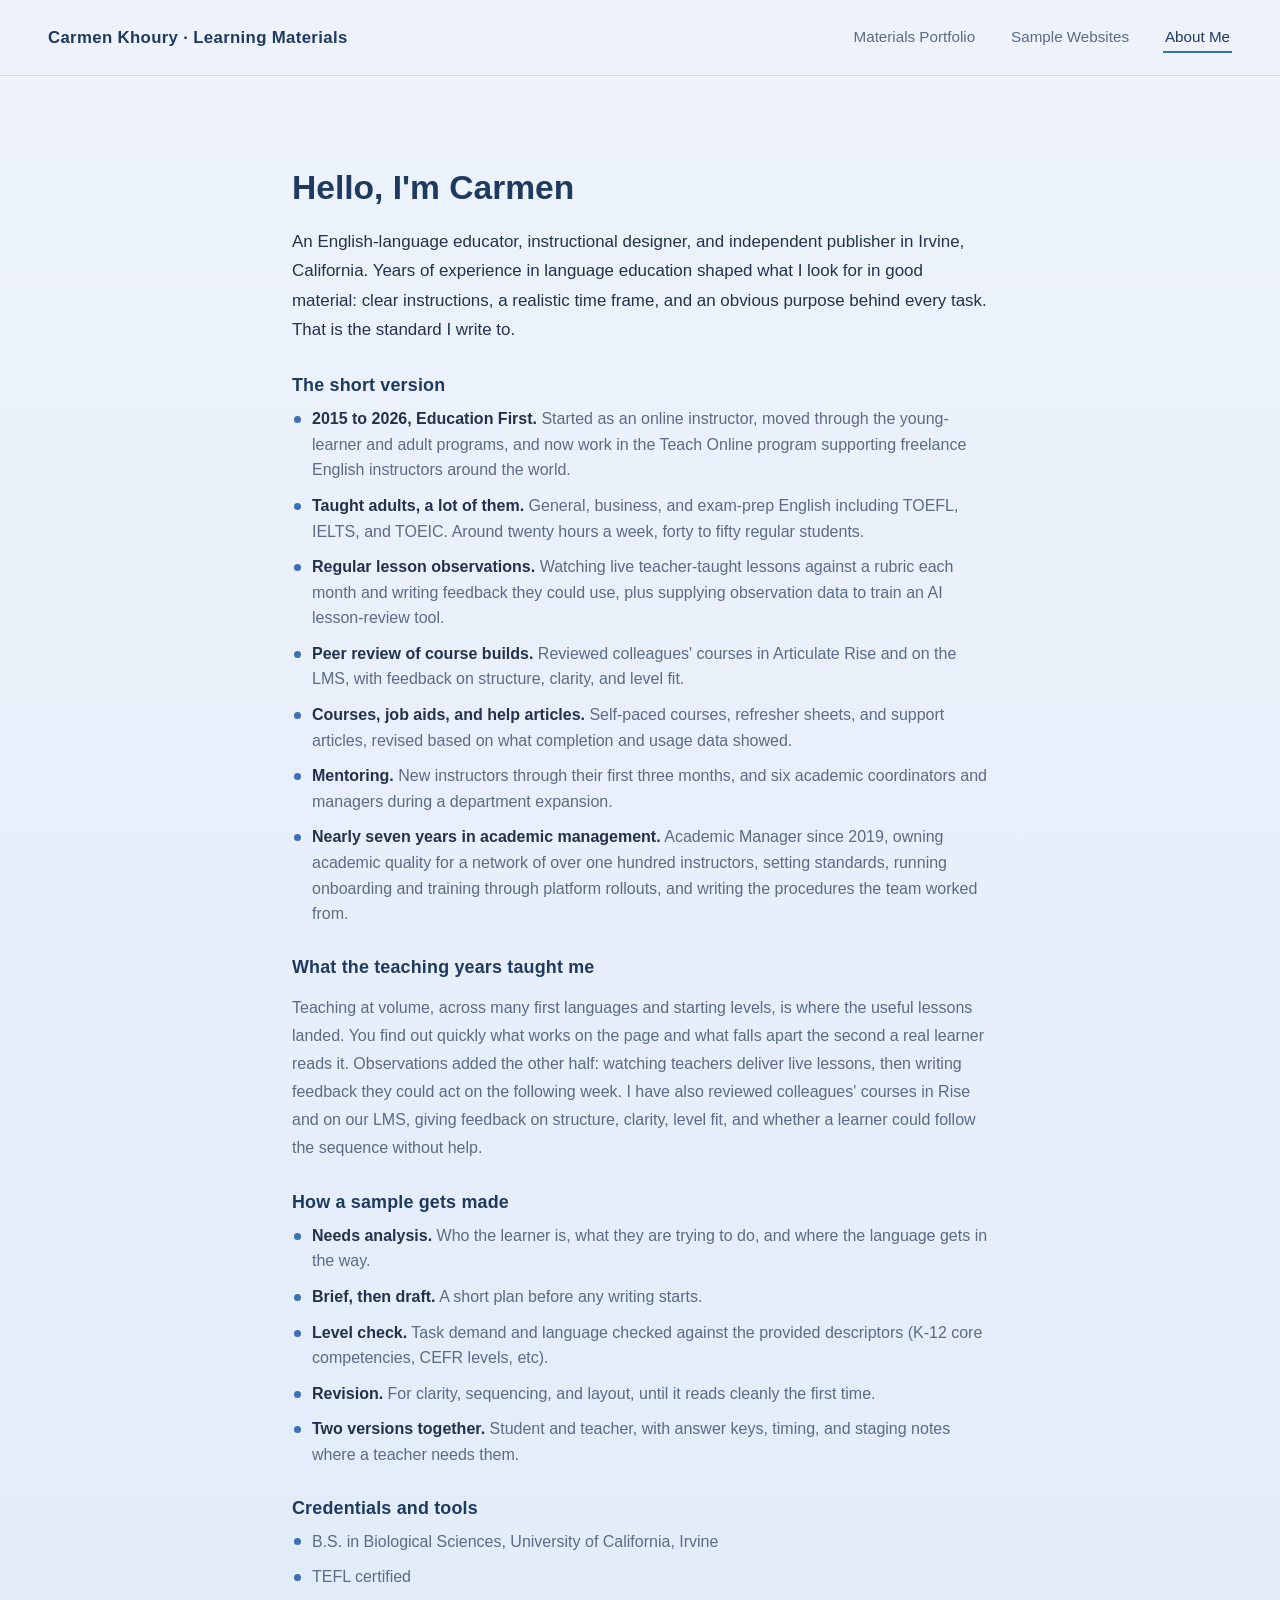
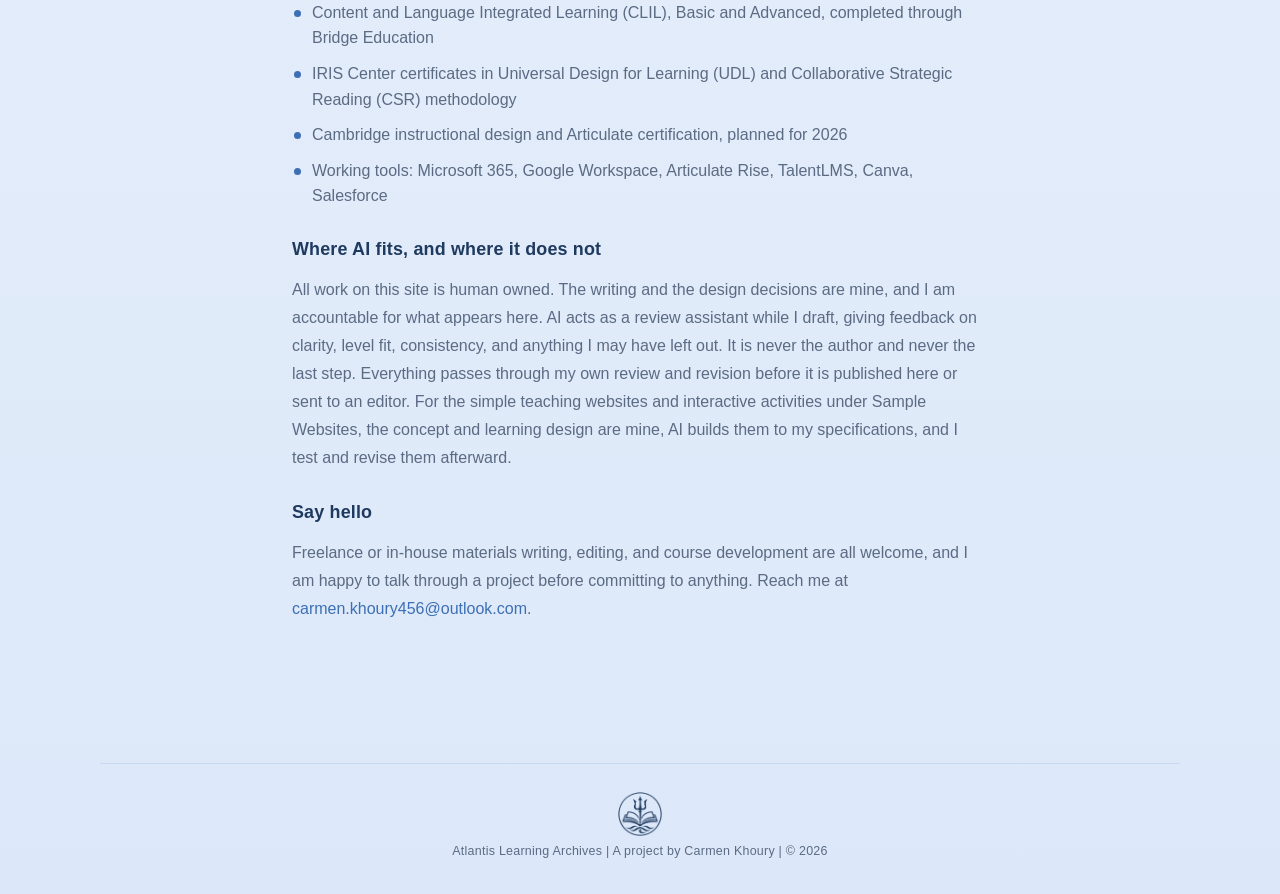
==== about.html @ 53714596 "Update contact email to carmen.khoury456@outlook.com" ====
<!DOCTYPE html>
<html lang="en">
<head>
<meta charset="UTF-8" />
<meta name="viewport" content="width=device-width, initial-scale=1.0" />
<title>About Me | Carmen Khoury</title>
<link rel="stylesheet" href="styles.css?v=3" />
</head>
<body>

<header class="site-header">
  <div class="brand">Carmen Khoury &middot; Learning Materials</div>
  <nav class="site-nav">
    <a href="index.html">Materials Portfolio</a>
    <a href="sample-websites.html">Sample Websites</a>
    <a href="about.html" class="active">About Me</a>
  </nav>
</header>

<div class="page-content">
  <h1>Hello, I'm Carmen</h1>

  <p class="lede">
    An English-language educator, instructional designer, and independent publisher in Irvine, California. Years of experience in
    language education shaped what I look for in good material: clear instructions, a realistic time frame, and an
    obvious purpose behind every task. That is the standard I write to.
  </p>

  <h2>The short version</h2>
  <ul class="facts">
    <li><strong>2015 to 2026, Education First.</strong> Started as an online instructor, moved through the
      young-learner and adult programs, and now work in the Teach Online program supporting freelance English
      instructors around the world.</li>
    <li><strong>Taught adults, a lot of them.</strong> General, business, and exam-prep English including TOEFL,
      IELTS, and TOEIC. Around twenty hours a week, forty to fifty regular students.</li>
    <li><strong>Regular lesson observations.</strong> Watching live teacher-taught lessons against a rubric each
      month and writing feedback they could use, plus supplying observation data to train an AI lesson-review
      tool.</li>
    <li><strong>Peer review of course builds.</strong> Reviewed colleagues' courses in Articulate Rise and on the
      LMS, with feedback on structure, clarity, and level fit.</li>
    <li><strong>Courses, job aids, and help articles.</strong> Self-paced courses, refresher sheets, and support
      articles, revised based on what completion and usage data showed.</li>
    <li><strong>Mentoring.</strong> New instructors through their first three months, and six academic
      coordinators and managers during a department expansion.</li>
    <li><strong>Nearly seven years in academic management.</strong> Academic Manager since 2019, owning academic
      quality for a network of over one hundred instructors, setting standards, running onboarding and training
      through platform rollouts, and writing the procedures the team worked from.</li>
  </ul>

  <h2>What the teaching years taught me</h2>
  <p>
    Teaching at volume, across many first languages and starting levels, is where the useful lessons landed. You
    find out quickly what works on the page and what falls apart the second a real learner reads it. Observations
    added the other half: watching teachers deliver live lessons, then writing feedback they could act on the
    following week. I have also reviewed colleagues' courses in Rise and on our LMS, giving feedback on structure,
    clarity, level fit, and whether a learner could follow the sequence without help.
  </p>

  <h2>How a sample gets made</h2>
  <ul class="facts">
    <li><strong>Needs analysis.</strong> Who the learner is, what they are trying to do, and where the language
      gets in the way.</li>
    <li><strong>Brief, then draft.</strong> A short plan before any writing starts.</li>
    <li><strong>Level check.</strong> Task demand and language checked against the provided descriptors (K-12 core competencies, CEFR levels, etc).</li>
    <li><strong>Revision.</strong> For clarity, sequencing, and layout, until it reads cleanly the first time.</li>
    <li><strong>Two versions together.</strong> Student and teacher, with answer keys, timing, and staging notes
      where a teacher needs them.</li>
  </ul>

  <h2>Credentials and tools</h2>
  <ul class="facts">
    <li>B.S. in Biological Sciences, University of California, Irvine</li>
    <li>TEFL certified</li>
    <li>Content and Language Integrated Learning (CLIL), Basic and Advanced, completed through Bridge
      Education</li>
    <li>IRIS Center certificates in Universal Design for Learning (UDL) and Collaborative Strategic Reading (CSR)
      methodology</li>
    <li>Cambridge instructional design and Articulate certification, planned for 2026</li>
    <li>Working tools: Microsoft 365, Google Workspace, Articulate Rise, TalentLMS, Canva, Salesforce</li>
  </ul>

  <h2>Where AI fits, and where it does not</h2>
  <p>
    All work on this site is human owned. The writing and the design decisions are mine, and I am accountable for
    what appears here. AI acts as a review assistant while I draft, giving feedback on clarity, level fit,
    consistency, and anything I may have left out. It is never the author and never the last step. Everything
    passes through my own review and revision before it is published here or sent to an editor. For the simple
    teaching websites and interactive activities under Sample Websites, the concept and learning design are mine,
    AI builds them to my specifications, and I test and revise them afterward.
  </p>

  <h2>Say hello</h2>
  <p>
    Freelance or in-house materials writing, editing, and course development are all welcome, and I am happy to
    talk through a project before committing to anything. Reach me at
    <a href="mailto:carmen.khoury456@outlook.com">carmen.khoury456@outlook.com</a>.
  </p>
</div>

<footer class="site-footer">
  <p class="atlantis-credit"><img src="assets/img/atlantis-insignia.png?v=2" alt="Atlantis Learning Archives insignia"><span>Atlantis Learning Archives | A project by Carmen Khoury | © 2026</span></p>
</footer>

</body>
</html>
---- styles.css ----
/* ================================
   Publishing Portfolio — Shared Styles
   Theme: Light Mystic Blue
================================ */

:root {
  --bg-top: #eef3fb;
  --bg-bottom: #dce8f9;
  --card-bg: #ffffff;
  --card-hover-bg: #dbe9fb;
  --accent: #3d6fb4;
  --accent-dark: #1f3a5f;
  --text-main: #23324a;
  --text-muted: #5b6b84;
  --border: #c7d9f0;
  --shadow: 0 6px 18px rgba(31, 58, 95, 0.08);
  --shadow-hover: 0 14px 30px rgba(31, 58, 95, 0.18);
  --radius: 14px;
}

* {
  box-sizing: border-box;
}

html, body {
  margin: 0;
  padding: 0;
  font-family: "Helvetica Neue", Arial, "Segoe UI", sans-serif;
  color: var(--text-main);
  background: linear-gradient(180deg, var(--bg-top) 0%, var(--bg-bottom) 100%);
  min-height: 100vh;
  scroll-behavior: smooth;
}

a {
  text-decoration: none;
  color: inherit;
}

/* ---------- Nav ---------- */
.site-header {
  position: sticky;
  top: 0;
  z-index: 100;
  display: flex;
  align-items: center;
  justify-content: space-between;
  padding: 22px 48px;
  background: rgba(238, 243, 251, 0.85);
  backdrop-filter: blur(8px);
  border-bottom: 1px solid var(--border);
}

.brand {
  font-size: 1.05rem;
  font-weight: 700;
  color: var(--accent-dark);
  letter-spacing: 0.02em;
}

.site-nav {
  display: flex;
  gap: 32px;
}

.site-nav a {
  font-size: 0.95rem;
  font-weight: 500;
  color: var(--text-muted);
  padding: 6px 2px;
  border-bottom: 2px solid transparent;
  transition: color 0.2s ease, border-color 0.2s ease;
}

.site-nav a:hover,
.site-nav a.active {
  color: var(--accent-dark);
  border-bottom-color: var(--accent);
}

/* ---------- Hero ---------- */
.hero {
  max-width: 860px;
  margin: 0 auto;
  padding: 72px 32px 40px;
  text-align: center;
}

.hero h1 {
  font-size: 2.4rem;
  line-height: 1.25;
  color: var(--accent-dark);
  margin-bottom: 18px;
}

.hero p {
  font-size: 1.05rem;
  color: var(--text-muted);
  line-height: 1.7;
}

/* ---------- Section ---------- */
.section-heading {
  max-width: 860px;
  margin: 0 auto;
  padding: 0 32px 28px;
  text-align: center;
}

.section-heading .eyebrow {
  font-size: 0.85rem;
  font-weight: 700;
  text-transform: uppercase;
  letter-spacing: 0.08em;
  color: var(--accent);
  margin-bottom: 8px;
  display: block;
}

.section-heading h2 {
  font-size: 1.8rem;
  color: var(--accent-dark);
  margin: 0;
}

/* ================================
   Project Tabs
================================ */
.project-tabs {
  display: flex;
  flex-wrap: wrap;
  justify-content: center;
  gap: 10px;
  max-width: 1200px;
  margin: 0 auto 36px;
  padding: 0 32px;
}

.tab-button {
  font-family: inherit;
  font-size: 0.88rem;
  font-weight: 600;
  color: var(--text-muted);
  background: var(--card-bg);
  border: 1px solid var(--border);
  border-radius: 999px;
  padding: 10px 20px;
  cursor: pointer;
  transition: background-color 0.2s ease, color 0.2s ease, border-color 0.2s ease, box-shadow 0.2s ease;
}

.tab-button:hover {
  border-color: var(--accent);
  color: var(--accent-dark);
  box-shadow: var(--shadow);
}

.tab-button.active {
  background: var(--accent);
  color: #ffffff;
  border-color: var(--accent);
  box-shadow: var(--shadow-hover);
}

/* ================================
   Panel Stage (one project at a time)
================================ */
.panel-stage {
  max-width: 900px;
  margin: 0 auto;
  padding: 0 32px 90px;
}

.project-panel {
  background: var(--card-bg);
  border: 1px solid var(--border);
  border-radius: var(--radius);
  box-shadow: var(--shadow);
  padding: 40px 44px 36px;
  flex-direction: column;
  animation: panel-fade-in 0.3s ease;
  display: none;
}

.project-panel.active {
  display: flex;
}

@keyframes panel-fade-in {
  from { opacity: 0; transform: translateY(6px); }
  to { opacity: 1; transform: translateY(0); }
}

@media (prefers-reduced-motion: reduce) {
  .project-panel { animation: none; }
}

.project-panel .tag {
  font-size: 0.75rem;
  font-weight: 700;
  text-transform: uppercase;
  letter-spacing: 0.06em;
  color: var(--accent);
  margin-bottom: 12px;
}

.project-panel h3 {
  font-size: 1.55rem;
  color: var(--accent-dark);
  margin: 0 0 16px;
  line-height: 1.3;
}

.project-panel .summary {
  font-size: 0.98rem;
  color: var(--text-muted);
  line-height: 1.65;
  margin-bottom: 20px;
}

.subheading {
  font-size: 0.85rem;
  font-weight: 700;
  text-transform: uppercase;
  letter-spacing: 0.05em;
  color: var(--accent-dark);
  border-bottom: 1px solid var(--border);
  padding-bottom: 6px;
  margin: 22px 0 10px;
}

.objectives-list,
.materials-list {
  margin: 0 0 6px;
  padding-left: 20px;
  font-size: 0.92rem;
  color: var(--text-muted);
  line-height: 1.6;
}

.objectives-list li,
.materials-list li {
  margin-bottom: 6px;
}

.cefr-note,
.design-rationale {
  font-size: 0.92rem;
  color: var(--text-muted);
  line-height: 1.6;
  background: var(--card-hover-bg);
  border-left: 3px solid var(--accent);
  padding: 12px 16px;
  border-radius: 8px;
  margin: 0 0 6px;
}

.design-rationale {
  background: transparent;
  border-left: 3px solid var(--border);
  font-style: italic;
}

.project-panel .editor-heading {
  font-size: 0.8rem;
  font-weight: 700;
  color: var(--text-main);
  margin: 22px 0 6px;
}

.project-panel ul {
  margin: 0 0 18px;
  padding-left: 18px;
  font-size: 0.88rem;
  color: var(--text-muted);
  line-height: 1.55;
}

.project-panel ul li {
  margin-bottom: 5px;
}

.skills-showcased {
  display: flex;
  flex-wrap: wrap;
  gap: 8px;
  margin: 6px 0 20px;
}

.skill-tag {
  display: inline-block;
  background: var(--accent-dark);
  color: #ffffff;
  font-size: 0.75rem;
  font-weight: 600;
  padding: 6px 14px;
  border-radius: 999px;
  white-space: nowrap;
}

.project-preview {
  width: 100%;
  max-width: 520px;
  height: auto;
  border-radius: var(--radius);
  border: 1px solid var(--border);
  box-shadow: var(--shadow);
  margin: 10px 0 20px;
  display: block;
}

.attribution-note {
  font-size: 0.78rem;
  color: var(--text-muted);
  line-height: 1.5;
  margin: 10px 0;
}

.file-specs {
  font-size: 0.82rem;
  font-weight: 600;
  color: var(--text-main);
  margin: 4px 0 18px;
}

.pdf-button {
  display: inline-block;
  text-align: center;
  background: var(--accent);
  color: #ffffff;
  font-size: 0.9rem;
  font-weight: 600;
  padding: 12px 22px;
  border-radius: 8px;
  transition: background-color 0.2s ease;
  margin-top: auto;
  align-self: flex-start;
}

.pdf-button:hover {
  background: var(--accent-dark);
}

/* ---------- Generic page content (About / Sample Websites) ---------- */
.page-content {
  max-width: 760px;
  margin: 0 auto;
  padding: 70px 32px 100px;
}

.page-content h1 {
  font-size: 2.1rem;
  color: var(--accent-dark);
  margin-bottom: 20px;
}

.page-content p {
  font-size: 1rem;
  color: var(--text-muted);
  line-height: 1.75;
  margin-bottom: 16px;
}

.site-card {
  background: var(--card-bg);
  border: 1px solid var(--border);
  border-radius: var(--radius);
  box-shadow: var(--shadow);
  padding: 22px 24px;
  margin-bottom: 18px;
  transition: transform 0.25s ease, background-color 0.25s ease, box-shadow 0.25s ease;
}

.site-card:hover {
  transform: translateY(-6px);
  background-color: var(--card-bg);
  border-color: var(--accent);
  box-shadow: var(--shadow-hover);
}

.site-card h3 {
  margin: 0 0 8px;
  color: var(--accent-dark);
}

.site-card p {
  margin: 0;
  font-size: 0.92rem;
}

.footer {
  text-align: center;
  padding: 30px;
  font-size: 0.8rem;
  color: var(--text-muted);
}

/* ---------- Responsive ---------- */
@media (max-width: 900px) {
  .project-tabs {
    justify-content: flex-start;
    overflow-x: auto;
    flex-wrap: nowrap;
    padding-bottom: 6px;
  }
  .tab-button {
    flex: 0 0 auto;
  }
  .panel-stage {
    padding: 0 20px 70px;
  }
  .project-panel {
    padding: 28px 22px 26px;
  }
  .site-header {
    padding: 18px 24px;
  }
  .site-nav {
    gap: 18px;
  }
}

/* ---------- About / inner page subheadings ---------- */
.page-content h2 {
  font-size: 1.12rem;
  color: var(--accent-dark);
  margin: 30px 0 8px;
  letter-spacing: 0.01em;
}

.page-content a {
  color: var(--accent);
}

/* ---------- About page lede and fact lists ---------- */
.page-content .lede {
  font-size: 1.06rem;
  color: var(--text-main);
  margin-bottom: 6px;
}

.page-content ul.facts {
  list-style: none;
  padding-left: 0;
  margin: 10px 0 4px;
}

.page-content ul.facts li {
  position: relative;
  padding-left: 20px;
  margin-bottom: 10px;
  color: var(--text-muted);
  line-height: 1.6;
}

.page-content ul.facts li::before {
  content: "";
  position: absolute;
  left: 2px;
  top: 0.62em;
  width: 7px;
  height: 7px;
  border-radius: 50%;
  background: var(--accent);
}

.page-content ul.facts li strong {
  color: var(--text-main);
}

/* ---------- Featured site card ---------- */
.site-card--feature { padding: 28px 32px 24px; }
.site-card .sc-kicker {
  display: inline-block; font-size: 0.72rem; font-weight: 700; letter-spacing: 0.08em;
  text-transform: uppercase; color: var(--accent); margin-bottom: 8px;
}
.site-card p.sc-lede { font-size: 0.98rem; margin: 0 0 20px; max-width: 68ch; }
.sc-phases {
  list-style: none; padding: 0; margin: 0 0 20px;
  display: grid; grid-template-columns: repeat(5, 1fr); gap: 8px; counter-reset: ph;
}
.sc-phases li {
  counter-increment: ph; background: var(--bg-top); border: 1px solid var(--border);
  border-radius: 10px; padding: 10px 12px; font-size: 0.8rem; color: var(--text-muted); line-height: 1.35;
}
.sc-phases li::before {
  content: counter(ph); display: inline-grid; place-items: center; width: 20px; height: 20px;
  border-radius: 50%; background: var(--card-bg); border: 1px solid var(--border);
  font-size: 0.7rem; font-weight: 700; color: var(--accent); margin-bottom: 6px;
}
.sc-phases li b { display: block; color: var(--accent-dark); font-size: 0.88rem; margin-bottom: 2px; }
.sc-points { list-style: none; padding: 0; margin: 0 0 24px; }
.sc-points li {
  position: relative; padding-left: 18px; margin-bottom: 8px;
  font-size: 0.92rem; color: var(--text-muted); line-height: 1.55;
}
.sc-points li::before {
  content: ""; position: absolute; left: 2px; top: 0.6em;
  width: 7px; height: 7px; border-radius: 2px; background: var(--accent);
}
.sc-points li b { color: var(--text-main); }
.sc-links {
  display: flex; justify-content: center; flex-wrap: wrap; gap: 12px;
  padding-top: 20px; border-top: 1px solid var(--border);
}
.page-content a.sc-btn {
  display: inline-flex; align-items: center; gap: 8px; padding: 10px 20px;
  border-radius: 999px; border: 1px solid var(--accent); font-size: 0.9rem; font-weight: 600;
  color: var(--accent); background: var(--card-bg);
  transition: background-color .2s ease, color .2s ease, transform .2s ease;
}
.page-content a.sc-btn:hover { background: var(--card-hover-bg); transform: translateY(-1px); }
.page-content a.sc-btn--primary { background: var(--accent); color: #fff; }
.page-content a.sc-btn--primary:hover { background: var(--accent-dark); color: #fff; }
.page-content a.sc-btn:focus-visible { outline: 2px solid var(--accent-dark); outline-offset: 3px; }
.site-card p.sc-credit { text-align: center; font-size: 0.82rem; margin: 16px 0 0; }
.sc-credit span {
  display: inline-block; font-size: 0.68rem; font-weight: 700; letter-spacing: 0.08em; text-transform: uppercase;
  color: var(--accent-dark); background: var(--bg-top); border: 1px solid var(--border);
  border-radius: 999px; padding: 2px 10px; margin-right: 8px; vertical-align: 1px;
}
@media (max-width: 700px) {
  .site-card--feature { padding: 22px 20px 20px; }
  .sc-phases { grid-template-columns: 1fr 1fr; }
  .sc-phases li:last-child { grid-column: 1 / -1; }
  .sc-credit span { display: table; margin: 0 auto 6px; }
}

/* ---------- Atlantis Learning Archives credit ---------- */
.atlantis-credit {
  display: flex; flex-direction: column; align-items: center; gap: 8px;
  margin: 0 0 12px; text-align: center;
}
.atlantis-credit img { width: 44px; height: 44px; display: block; }
.atlantis-credit span { font-size: 0.78rem; letter-spacing: 0.02em; color: var(--text-muted); }

/* ---------- Shared Atlantis footer ---------- */
.site-footer {
  max-width: 1080px; margin: 24px auto 0; padding: 28px 24px 36px;
  border-top: 1px solid var(--border); text-align: center;
}
.site-footer .atlantis-credit { margin: 0; }
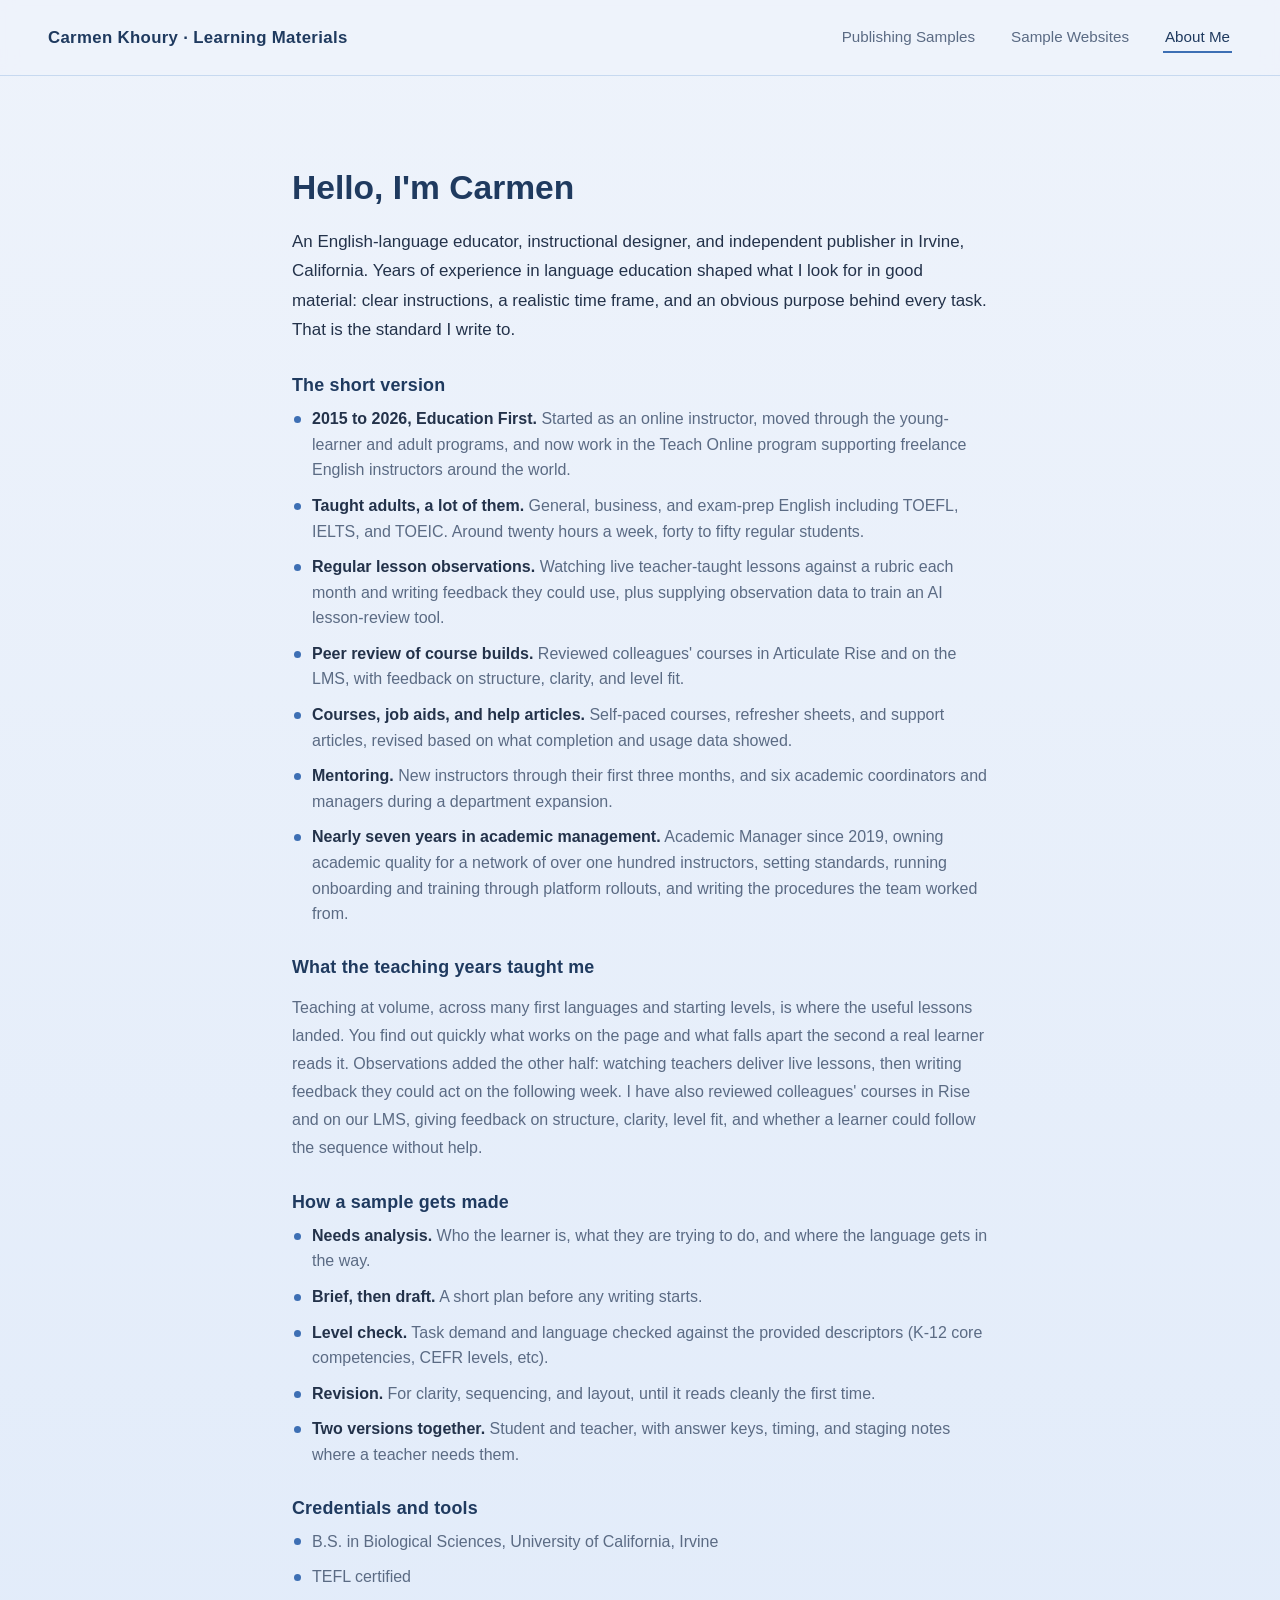
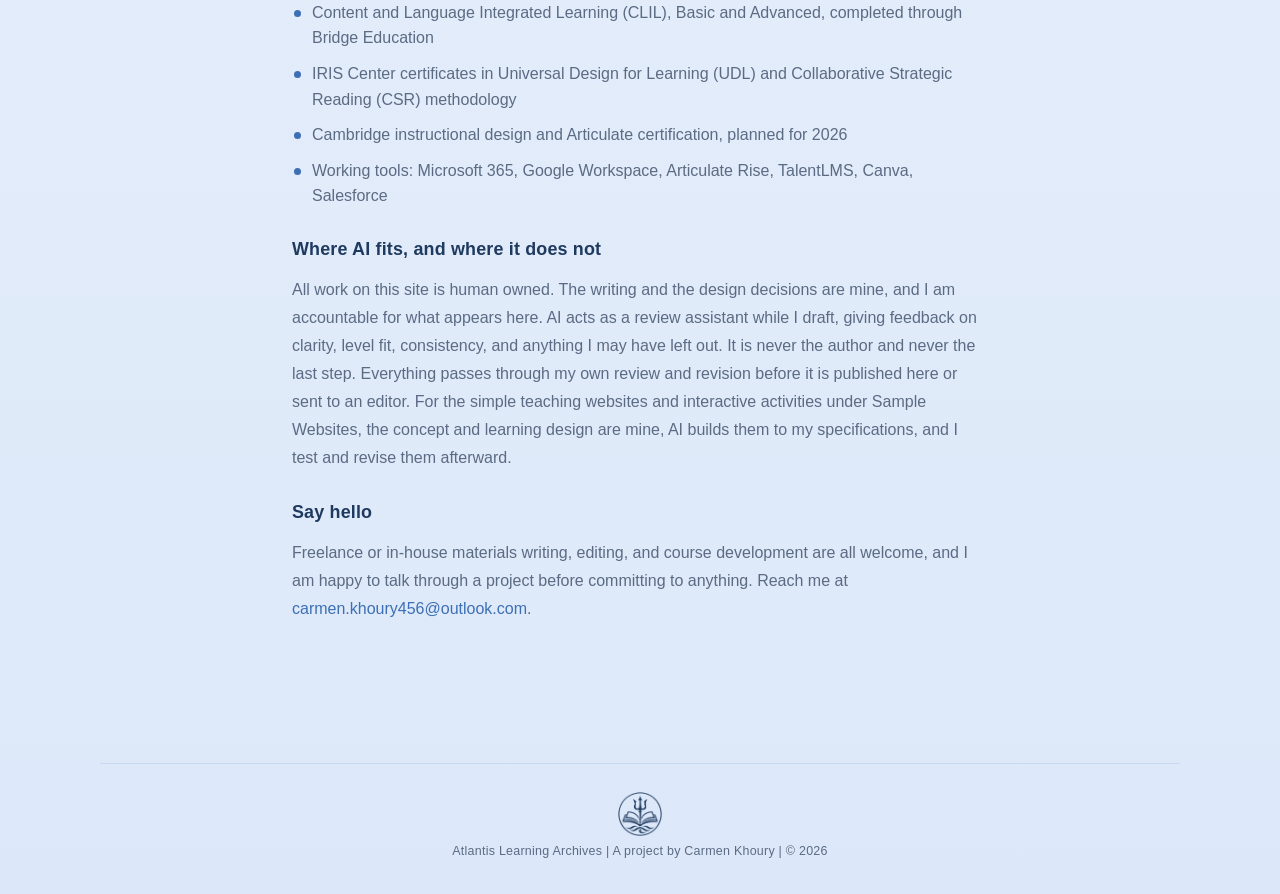
==== commit 4de66a7e: "Center tabs, single orange-band site buttons, rename nav to Publishing Samples" ====
--- a/about.html
+++ b/about.html
@@ -11,7 +11,7 @@
 <header class="site-header">
   <div class="brand">Carmen Khoury &middot; Learning Materials</div>
   <nav class="site-nav">
-    <a href="index.html">Materials Portfolio</a>
+    <a href="index.html">Publishing Samples</a>
     <a href="sample-websites.html">Sample Websites</a>
     <a href="about.html" class="active">About Me</a>
   </nav>
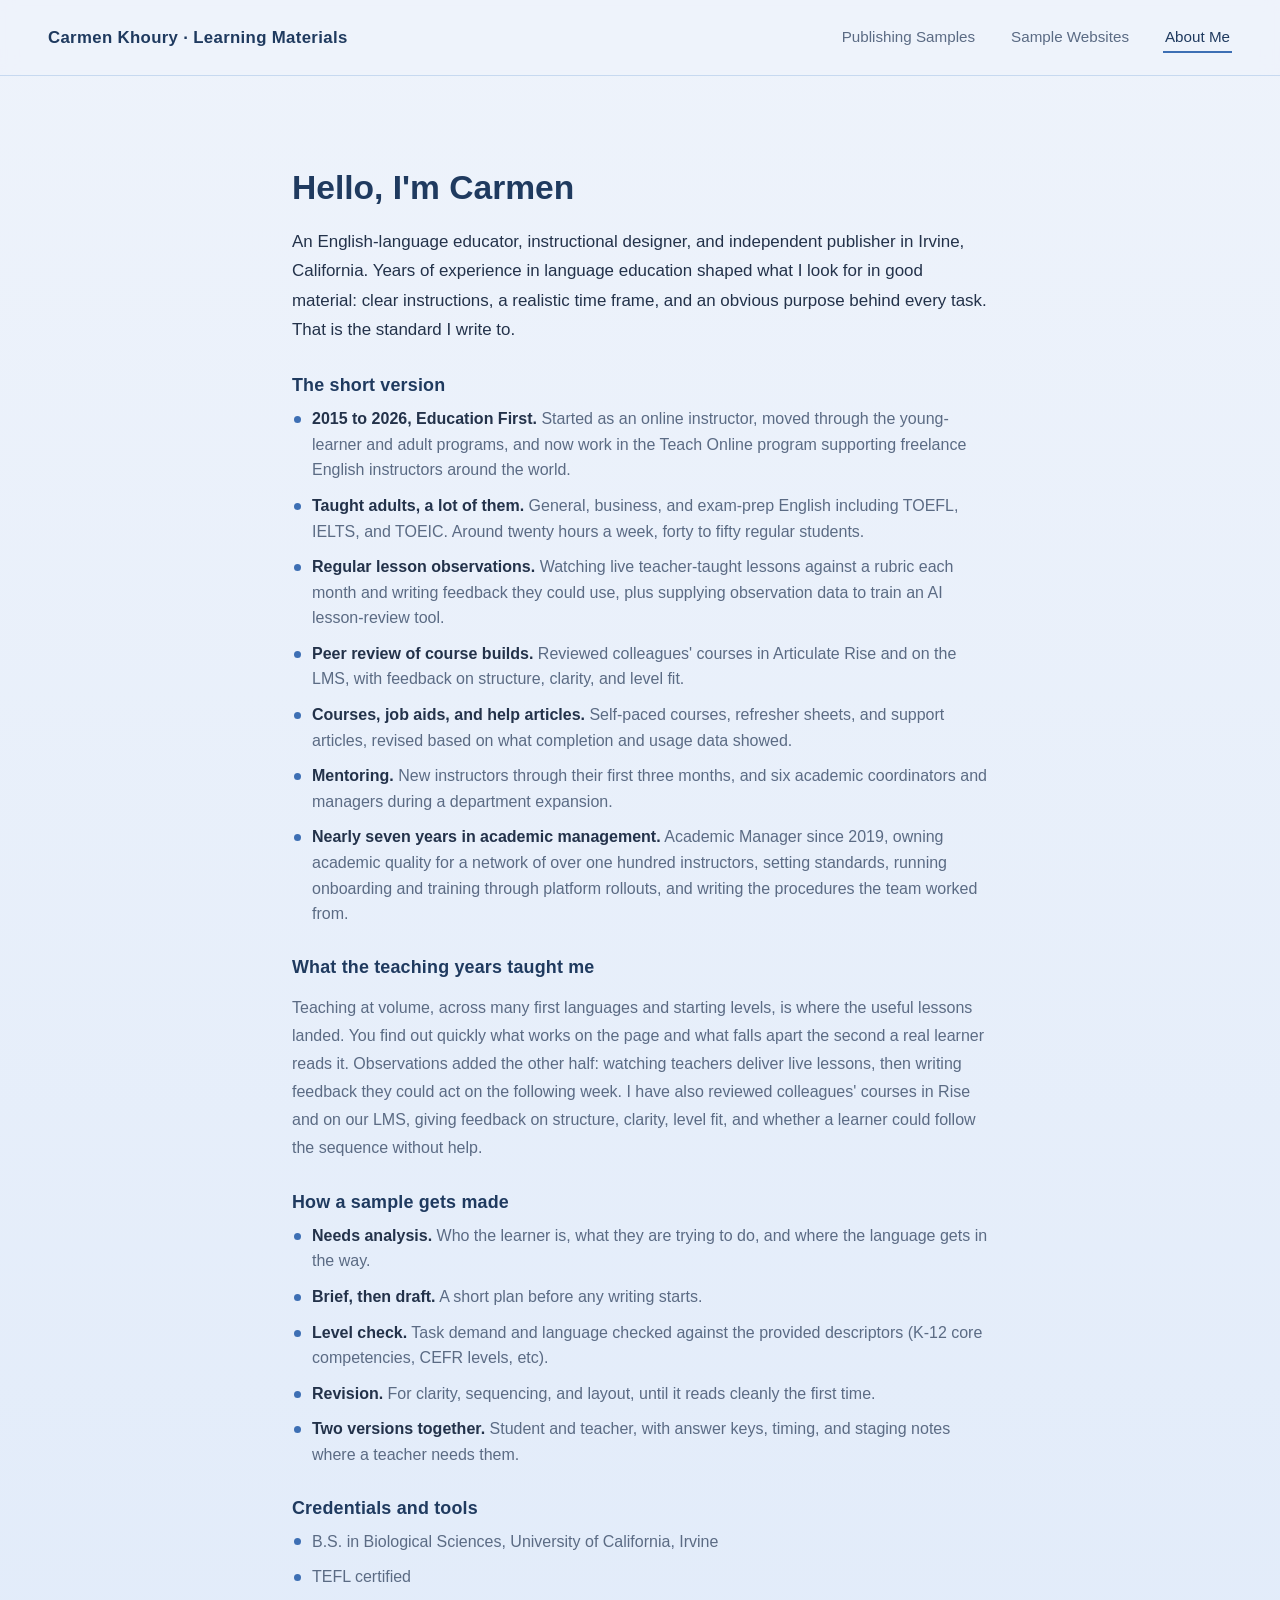
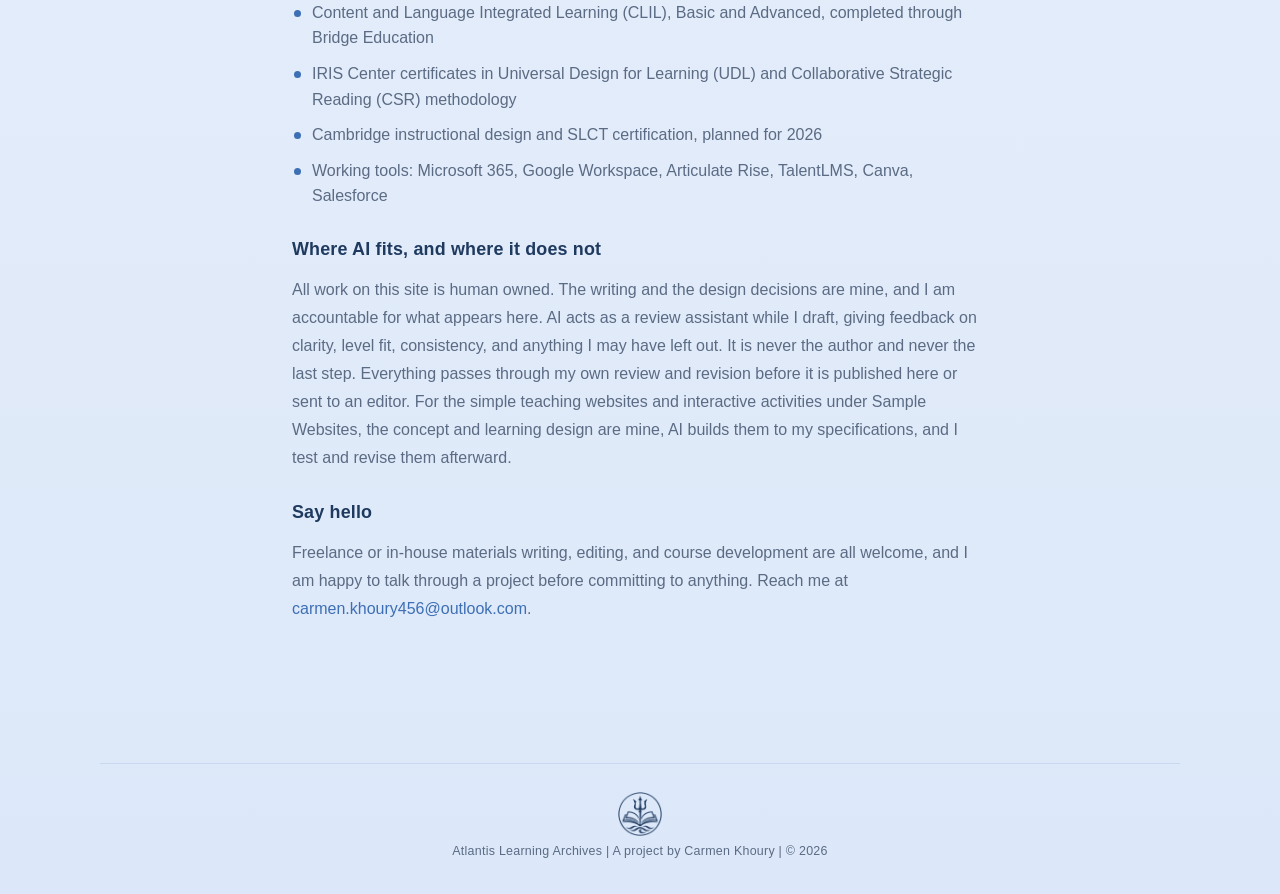
==== commit 89163feb: "Update about.html" ====
--- a/about.html
+++ b/about.html
@@ -75,7 +75,7 @@
       Education</li>
     <li>IRIS Center certificates in Universal Design for Learning (UDL) and Collaborative Strategic Reading (CSR)
       methodology</li>
-    <li>Cambridge instructional design and Articulate certification, planned for 2026</li>
+    <li>Cambridge instructional design and SLCT certification, planned for 2026</li>
     <li>Working tools: Microsoft 365, Google Workspace, Articulate Rise, TalentLMS, Canva, Salesforce</li>
   </ul>
 
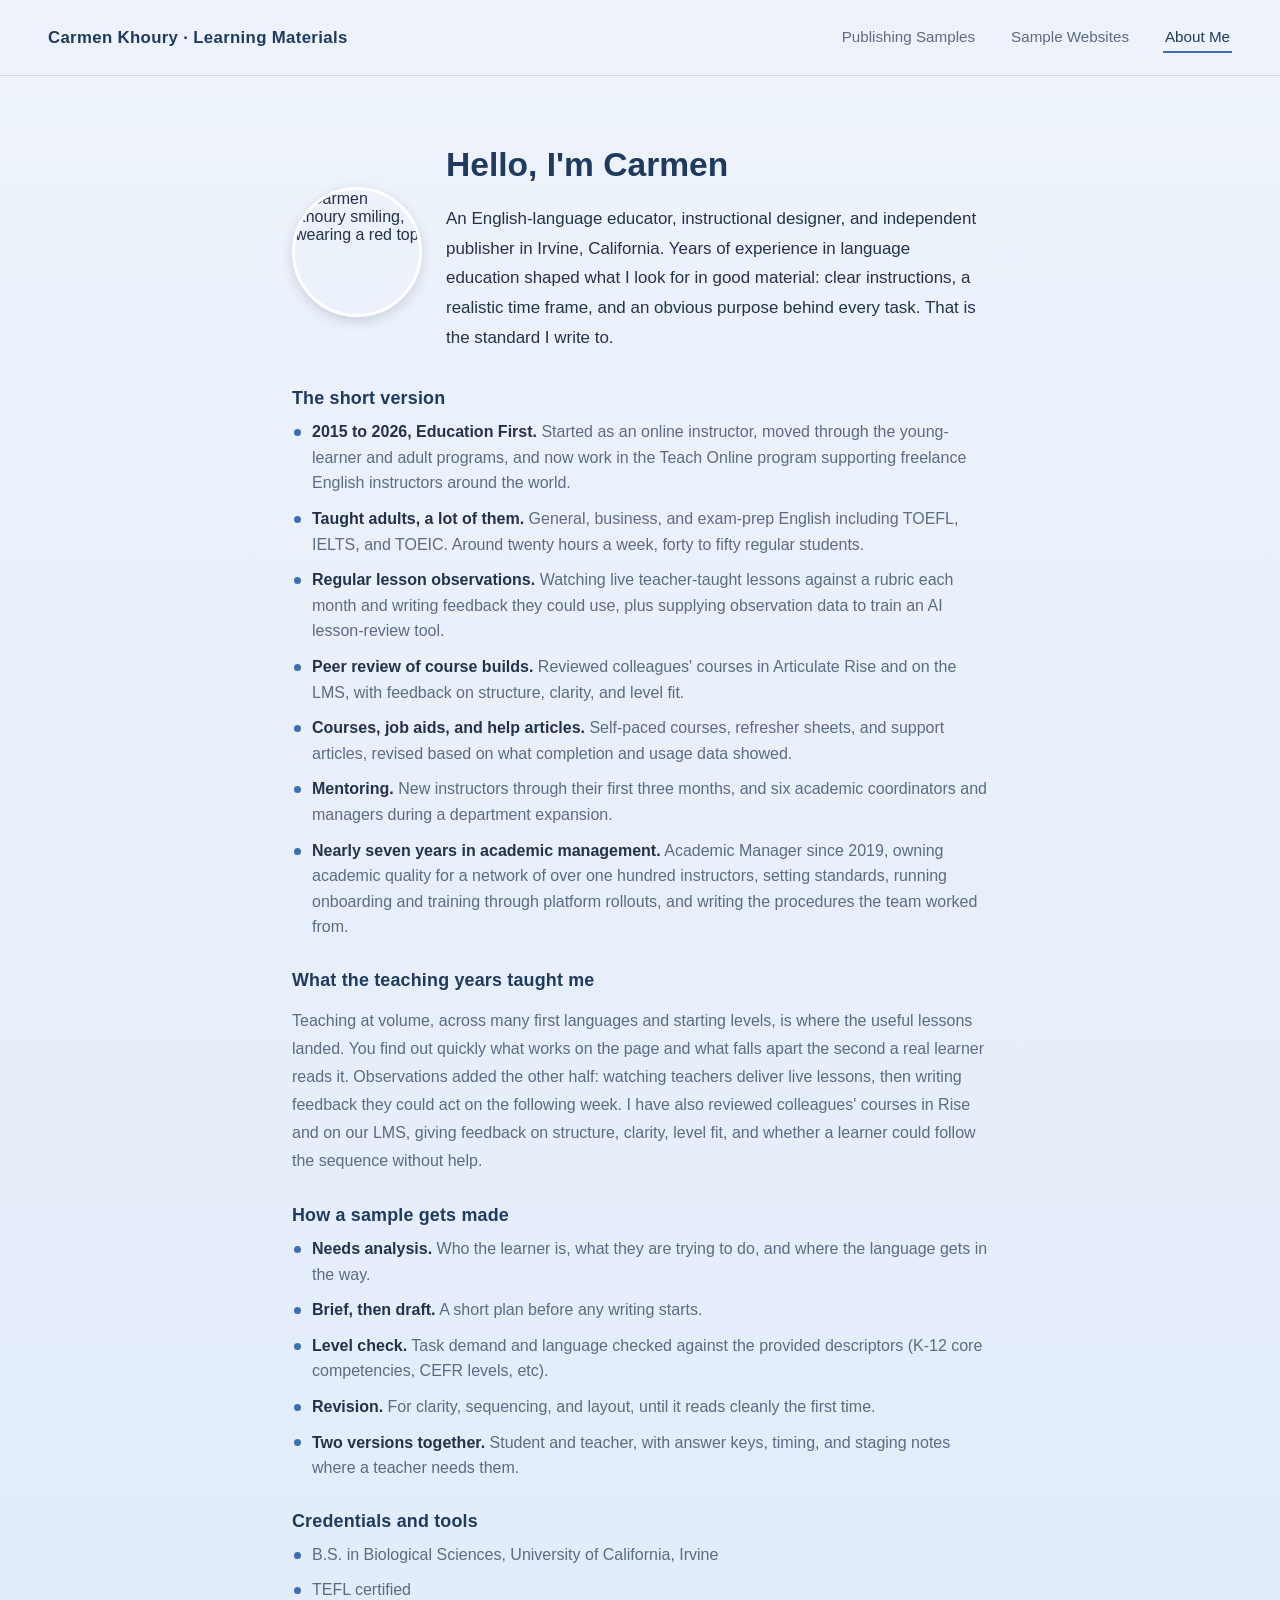
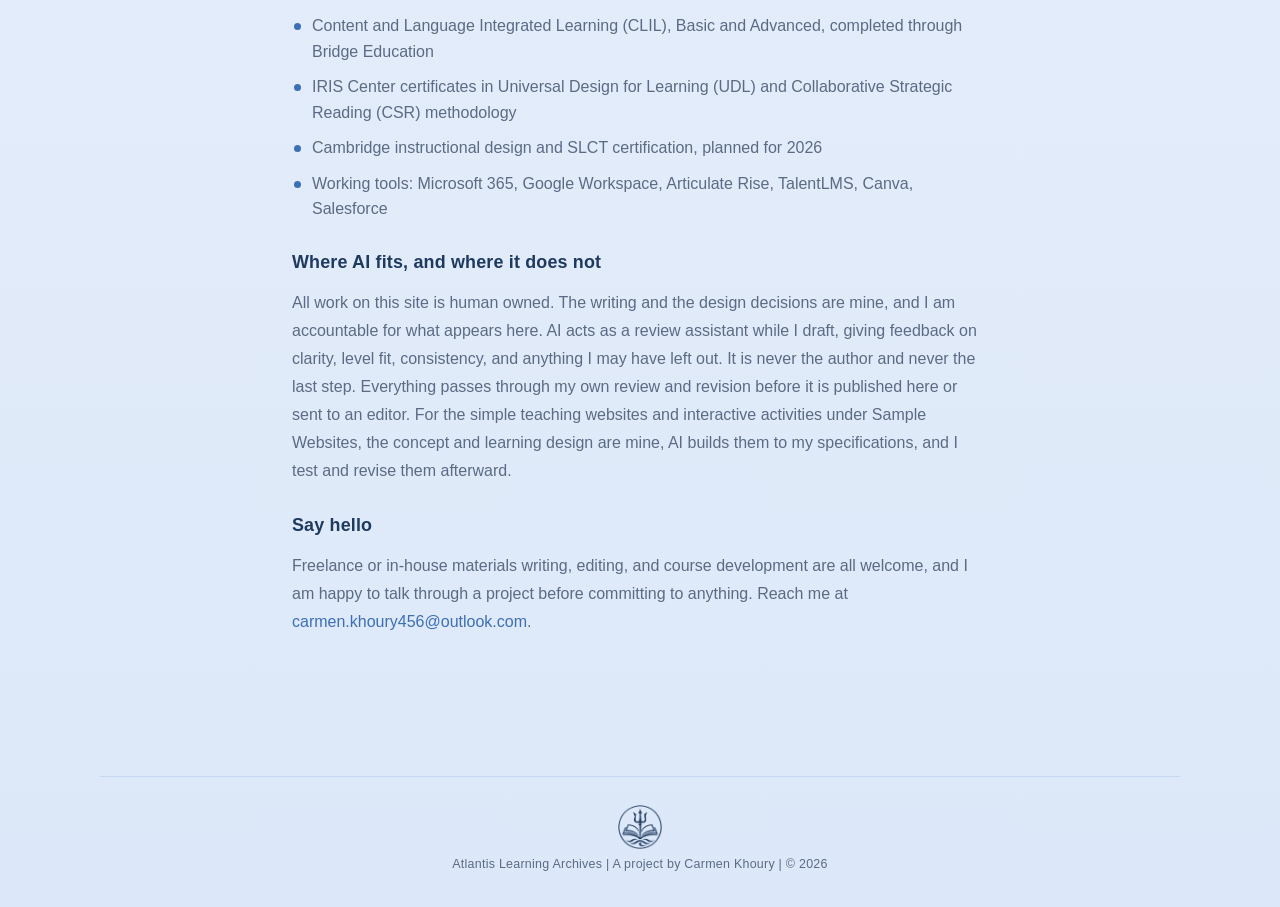
==== commit 88f9b9a1: "Add headshot to About page" ====
--- a/about.html
+++ b/about.html
@@ -5,6 +5,15 @@
 <meta name="viewport" content="width=device-width, initial-scale=1.0" />
 <title>About Me | Carmen Khoury</title>
 <link rel="stylesheet" href="styles.css?v=3" />
+<style>
+  .about-intro { display: flex; align-items: center; gap: 24px; margin-bottom: 6px; }
+  .about-intro h1 { margin-top: 0; }
+  .about-photo { width: 130px; height: 130px; object-fit: cover; border-radius: 50%; flex-shrink: 0; border: 3px solid #ffffff; box-shadow: 0 4px 12px rgba(31, 58, 95, 0.18); }
+  @media (max-width: 600px) {
+    .about-intro { flex-direction: column; text-align: center; gap: 16px; }
+    .about-photo { width: 110px; height: 110px; }
+  }
+</style>
 </head>
 <body>
 
@@ -18,13 +27,17 @@
 </header>
 
 <div class="page-content">
-  <h1>Hello, I'm Carmen</h1>
-
-  <p class="lede">
-    An English-language educator, instructional designer, and independent publisher in Irvine, California. Years of experience in
-    language education shaped what I look for in good material: clear instructions, a realistic time frame, and an
-    obvious purpose behind every task. That is the standard I write to.
-  </p>
+  <div class="about-intro">
+    <img class="about-photo" src="assets/img/carmen-headshot.jpg" alt="Carmen Khoury smiling, wearing a red top" width="130" height="130">
+    <div>
+      <h1>Hello, I'm Carmen</h1>
+      <p class="lede">
+        An English-language educator, instructional designer, and independent publisher in Irvine, California. Years of experience in
+        language education shaped what I look for in good material: clear instructions, a realistic time frame, and an
+        obvious purpose behind every task. That is the standard I write to.
+      </p>
+    </div>
+  </div>
 
   <h2>The short version</h2>
   <ul class="facts">
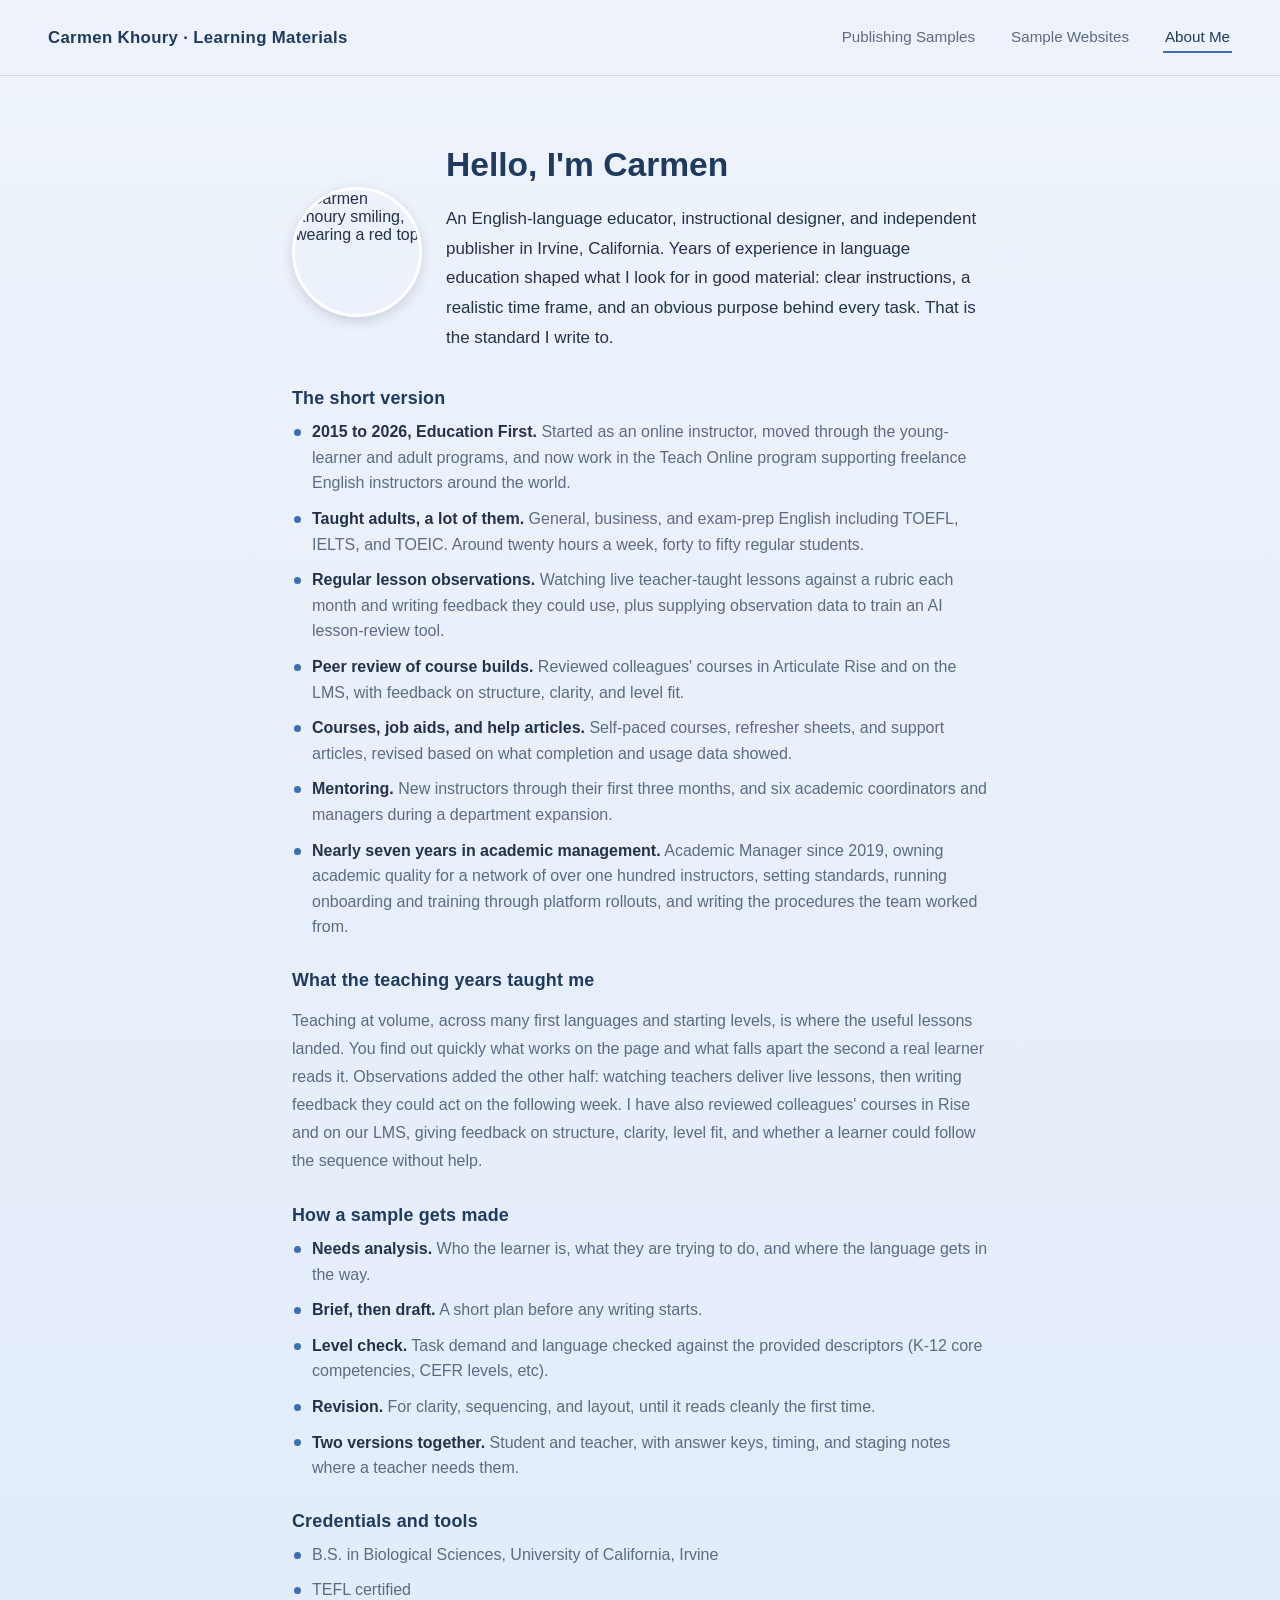
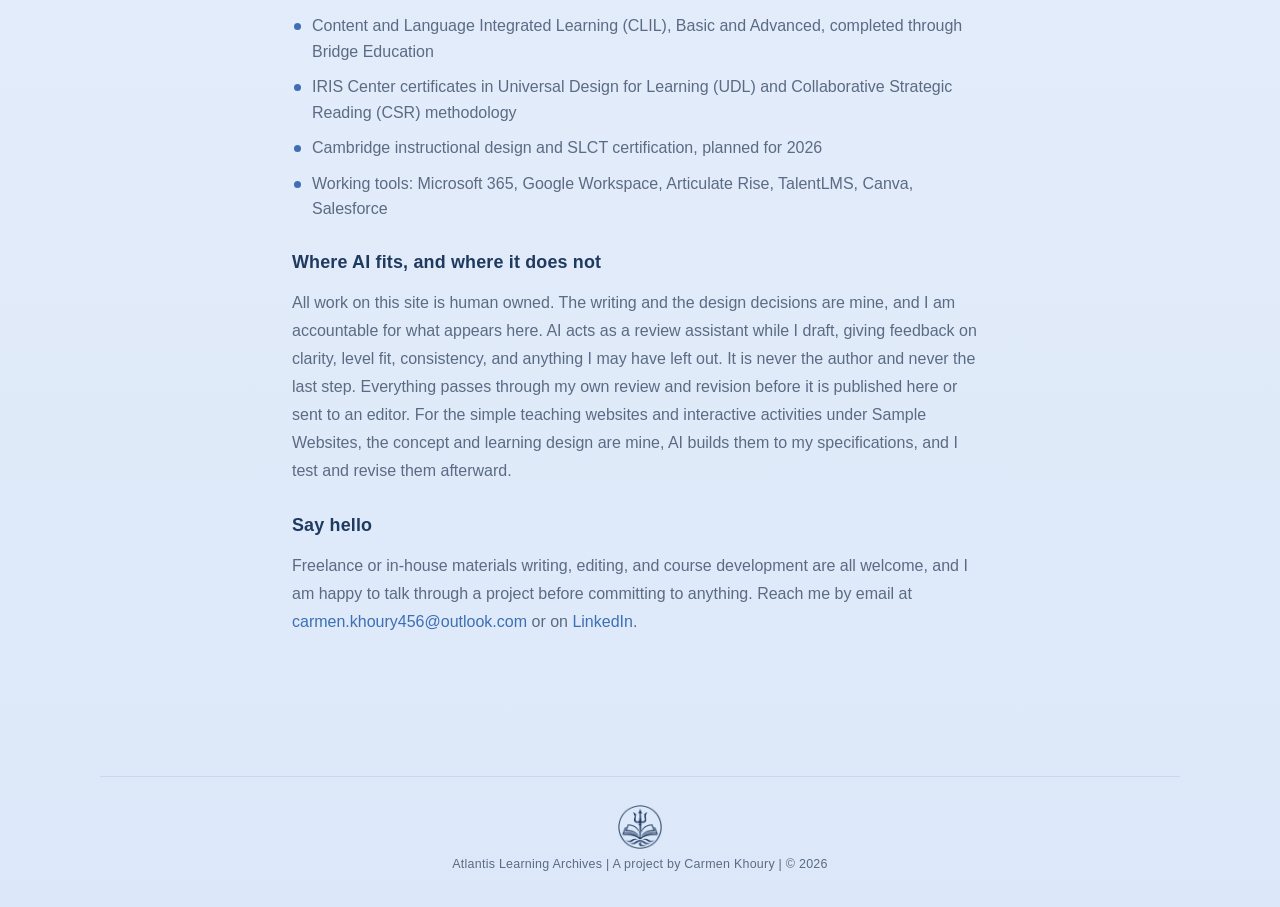
==== commit 2bfbb754: "Add LinkedIn link to About page" ====
--- a/about.html
+++ b/about.html
@@ -105,8 +105,9 @@
   <h2>Say hello</h2>
   <p>
     Freelance or in-house materials writing, editing, and course development are all welcome, and I am happy to
-    talk through a project before committing to anything. Reach me at
-    <a href="mailto:carmen.khoury456@outlook.com">carmen.khoury456@outlook.com</a>.
+    talk through a project before committing to anything. Reach me by email at
+    <a href="mailto:carmen.khoury456@outlook.com">carmen.khoury456@outlook.com</a> or on
+    <a href="https://www.linkedin.com/in/c-khoury" target="_blank" rel="noopener">LinkedIn</a>.
   </p>
 </div>
 
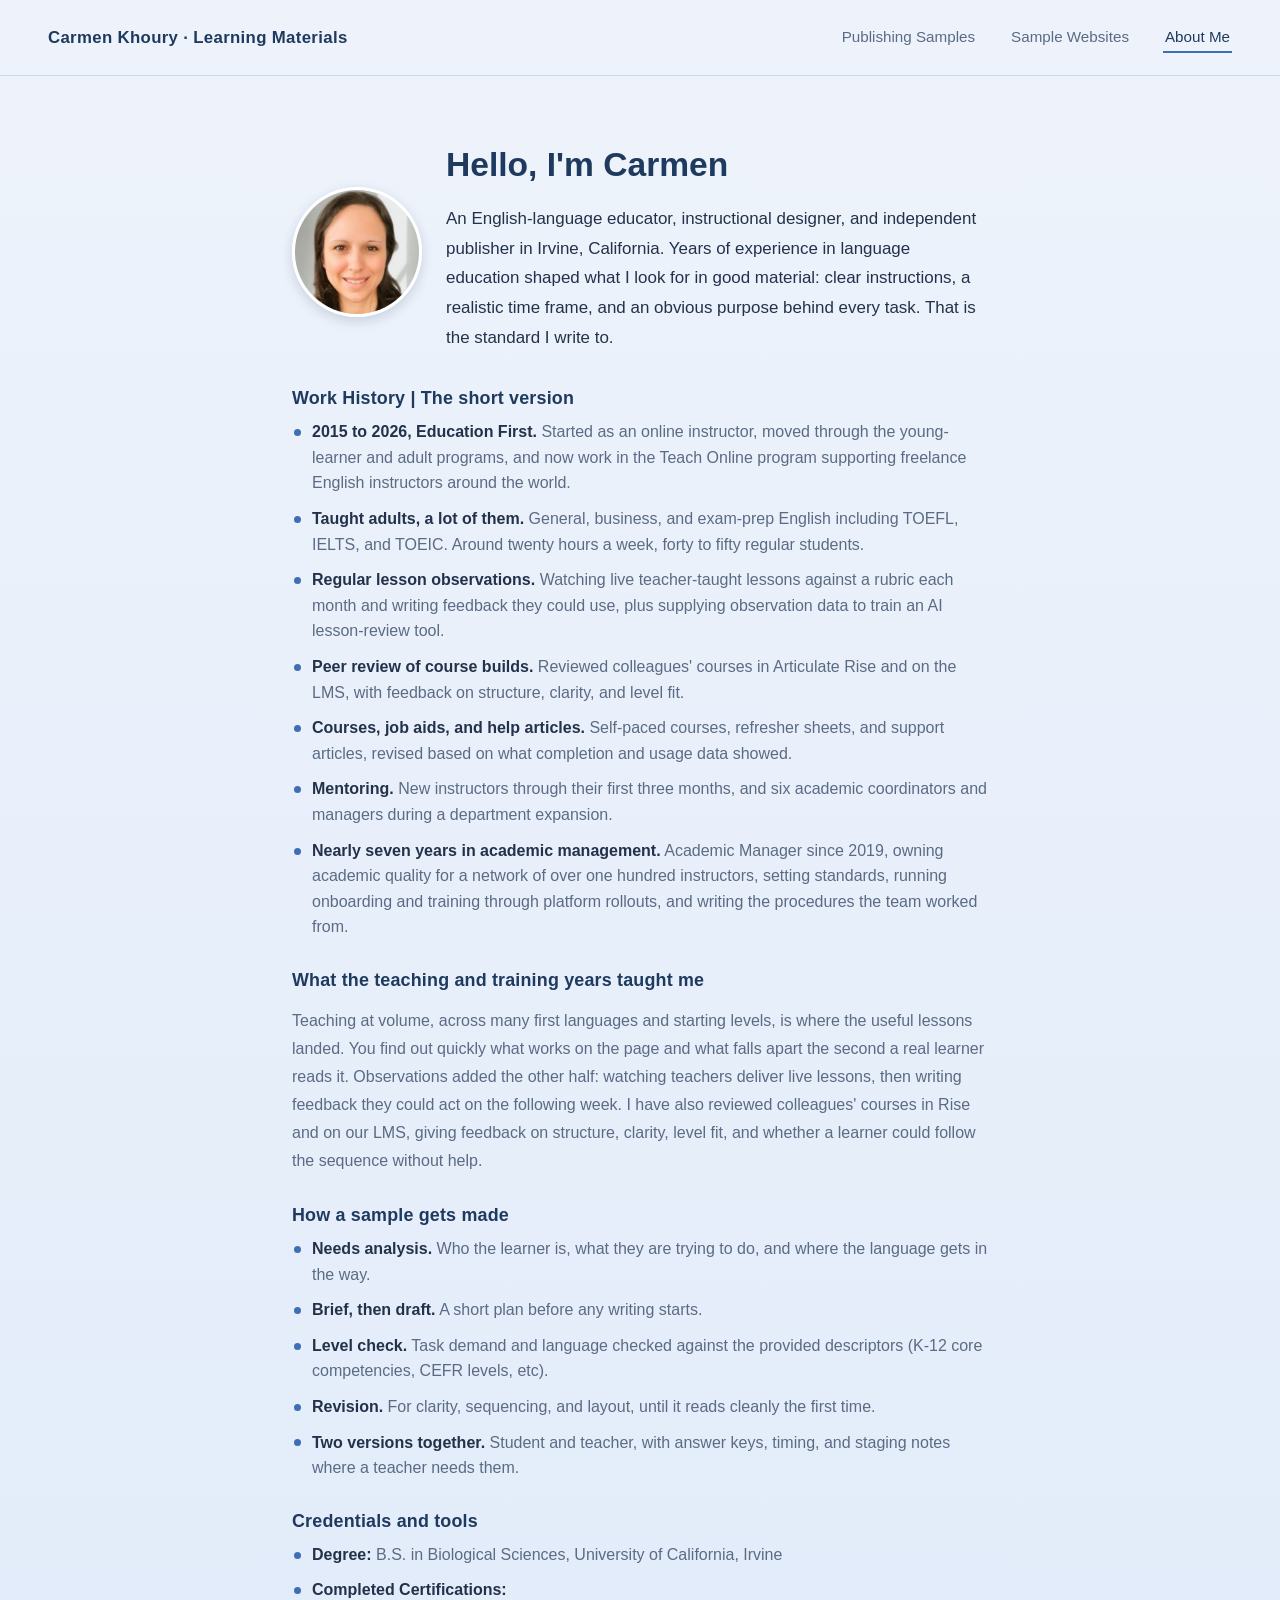
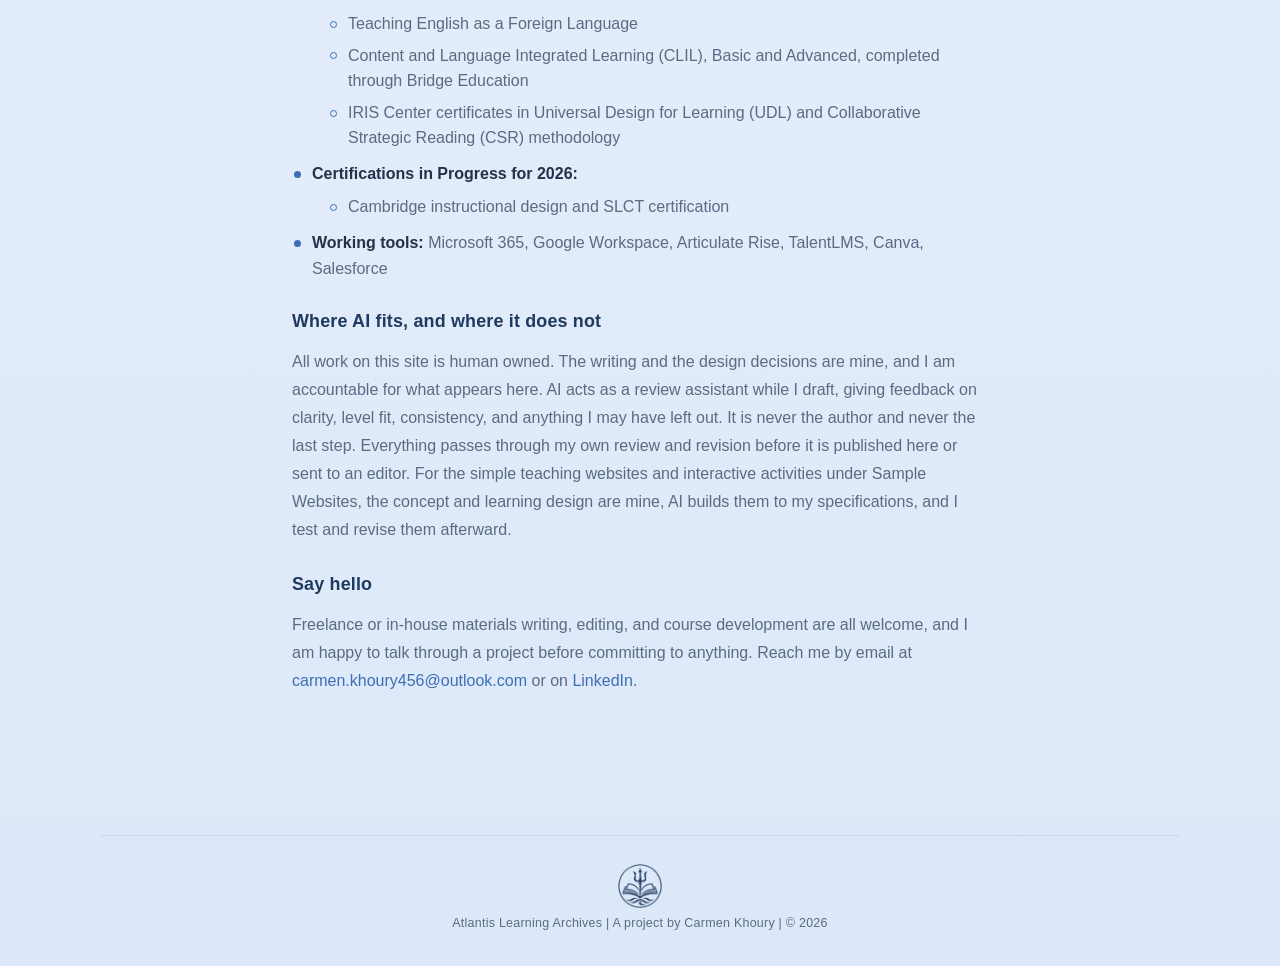
==== commit 8590ab69: "Update About page headings and credentials layout" ====
--- a/about.html
+++ b/about.html
@@ -13,6 +13,9 @@
     .about-intro { flex-direction: column; text-align: center; gap: 16px; }
     .about-photo { width: 110px; height: 110px; }
   }
+  .page-content ul.facts ul.sub-list { list-style: none; padding-left: 0; margin: 8px 0 4px 16px; }
+  .page-content ul.facts ul.sub-list li { margin-bottom: 6px; }
+  .page-content ul.facts ul.sub-list li::before { background: transparent; border: 1.5px solid var(--accent); box-sizing: border-box; }
 </style>
 </head>
 <body>
@@ -39,7 +42,7 @@
     </div>
   </div>
 
-  <h2>The short version</h2>
+  <h2>Work History | The short version</h2>
   <ul class="facts">
     <li><strong>2015 to 2026, Education First.</strong> Started as an online instructor, moved through the
       young-learner and adult programs, and now work in the Teach Online program supporting freelance English
@@ -60,7 +63,7 @@
       through platform rollouts, and writing the procedures the team worked from.</li>
   </ul>
 
-  <h2>What the teaching years taught me</h2>
+  <h2>What the teaching and training years taught me</h2>
   <p>
     Teaching at volume, across many first languages and starting levels, is where the useful lessons landed. You
     find out quickly what works on the page and what falls apart the second a real learner reads it. Observations
@@ -82,14 +85,22 @@
 
   <h2>Credentials and tools</h2>
   <ul class="facts">
-    <li>B.S. in Biological Sciences, University of California, Irvine</li>
-    <li>TEFL certified</li>
-    <li>Content and Language Integrated Learning (CLIL), Basic and Advanced, completed through Bridge
-      Education</li>
-    <li>IRIS Center certificates in Universal Design for Learning (UDL) and Collaborative Strategic Reading (CSR)
-      methodology</li>
-    <li>Cambridge instructional design and SLCT certification, planned for 2026</li>
-    <li>Working tools: Microsoft 365, Google Workspace, Articulate Rise, TalentLMS, Canva, Salesforce</li>
+    <li><strong>Degree:</strong> B.S. in Biological Sciences, University of California, Irvine</li>
+    <li><strong>Completed Certifications:</strong>
+      <ul class="sub-list">
+        <li>Teaching English as a Foreign Language</li>
+        <li>Content and Language Integrated Learning (CLIL), Basic and Advanced, completed through Bridge
+          Education</li>
+        <li>IRIS Center certificates in Universal Design for Learning (UDL) and Collaborative Strategic Reading (CSR)
+          methodology</li>
+      </ul>
+    </li>
+    <li><strong>Certifications in Progress for 2026:</strong>
+      <ul class="sub-list">
+        <li>Cambridge instructional design and SLCT certification</li>
+      </ul>
+    </li>
+    <li><strong>Working tools:</strong> Microsoft 365, Google Workspace, Articulate Rise, TalentLMS, Canva, Salesforce</li>
   </ul>
 
   <h2>Where AI fits, and where it does not</h2>
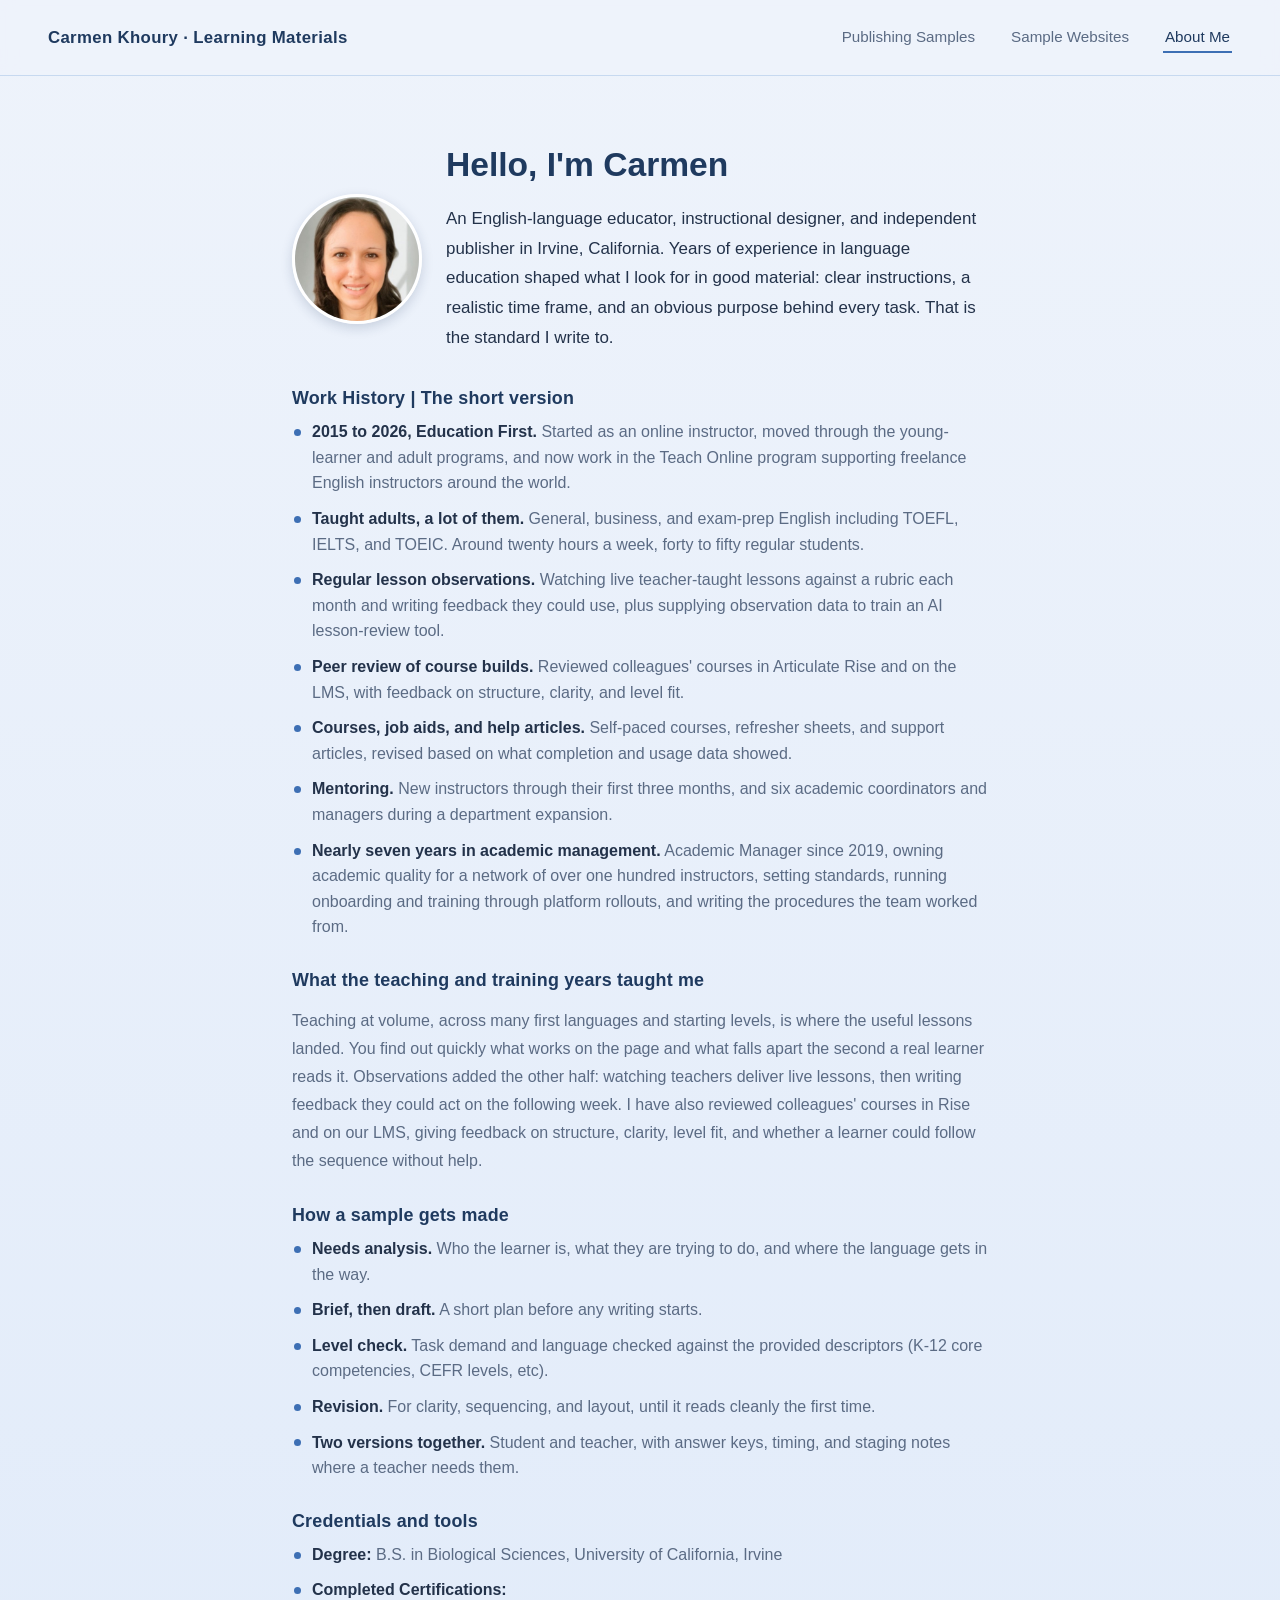
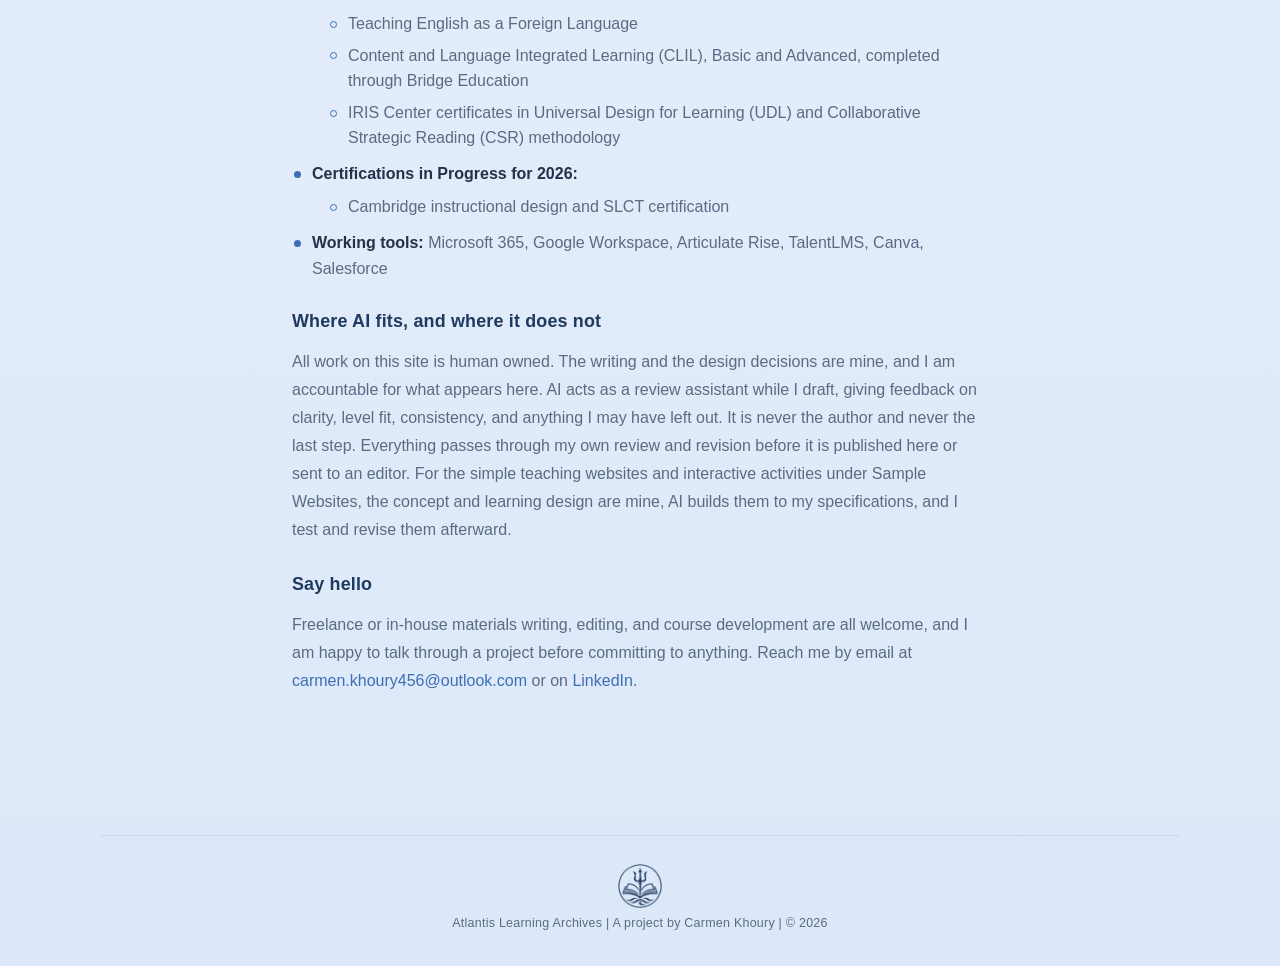
==== commit 09cab18e: "Align About page headshot with intro paragraph" ====
--- a/about.html
+++ b/about.html
@@ -6,12 +6,12 @@
 <title>About Me | Carmen Khoury</title>
 <link rel="stylesheet" href="styles.css?v=3" />
 <style>
-  .about-intro { display: flex; align-items: center; gap: 24px; margin-bottom: 6px; }
+  .about-intro { display: flex; align-items: flex-start; gap: 24px; margin-bottom: 6px; }
   .about-intro h1 { margin-top: 0; }
-  .about-photo { width: 130px; height: 130px; object-fit: cover; border-radius: 50%; flex-shrink: 0; border: 3px solid #ffffff; box-shadow: 0 4px 12px rgba(31, 58, 95, 0.18); }
+  .about-photo { width: 130px; height: 130px; object-fit: cover; border-radius: 50%; flex-shrink: 0; margin-top: 48px; border: 3px solid #ffffff; box-shadow: 0 4px 12px rgba(31, 58, 95, 0.18); }
   @media (max-width: 600px) {
-    .about-intro { flex-direction: column; text-align: center; gap: 16px; }
-    .about-photo { width: 110px; height: 110px; }
+    .about-intro { flex-direction: column; align-items: center; text-align: center; gap: 16px; }
+    .about-photo { width: 110px; height: 110px; margin-top: 0; }
   }
   .page-content ul.facts ul.sub-list { list-style: none; padding-left: 0; margin: 8px 0 4px 16px; }
   .page-content ul.facts ul.sub-list li { margin-bottom: 6px; }
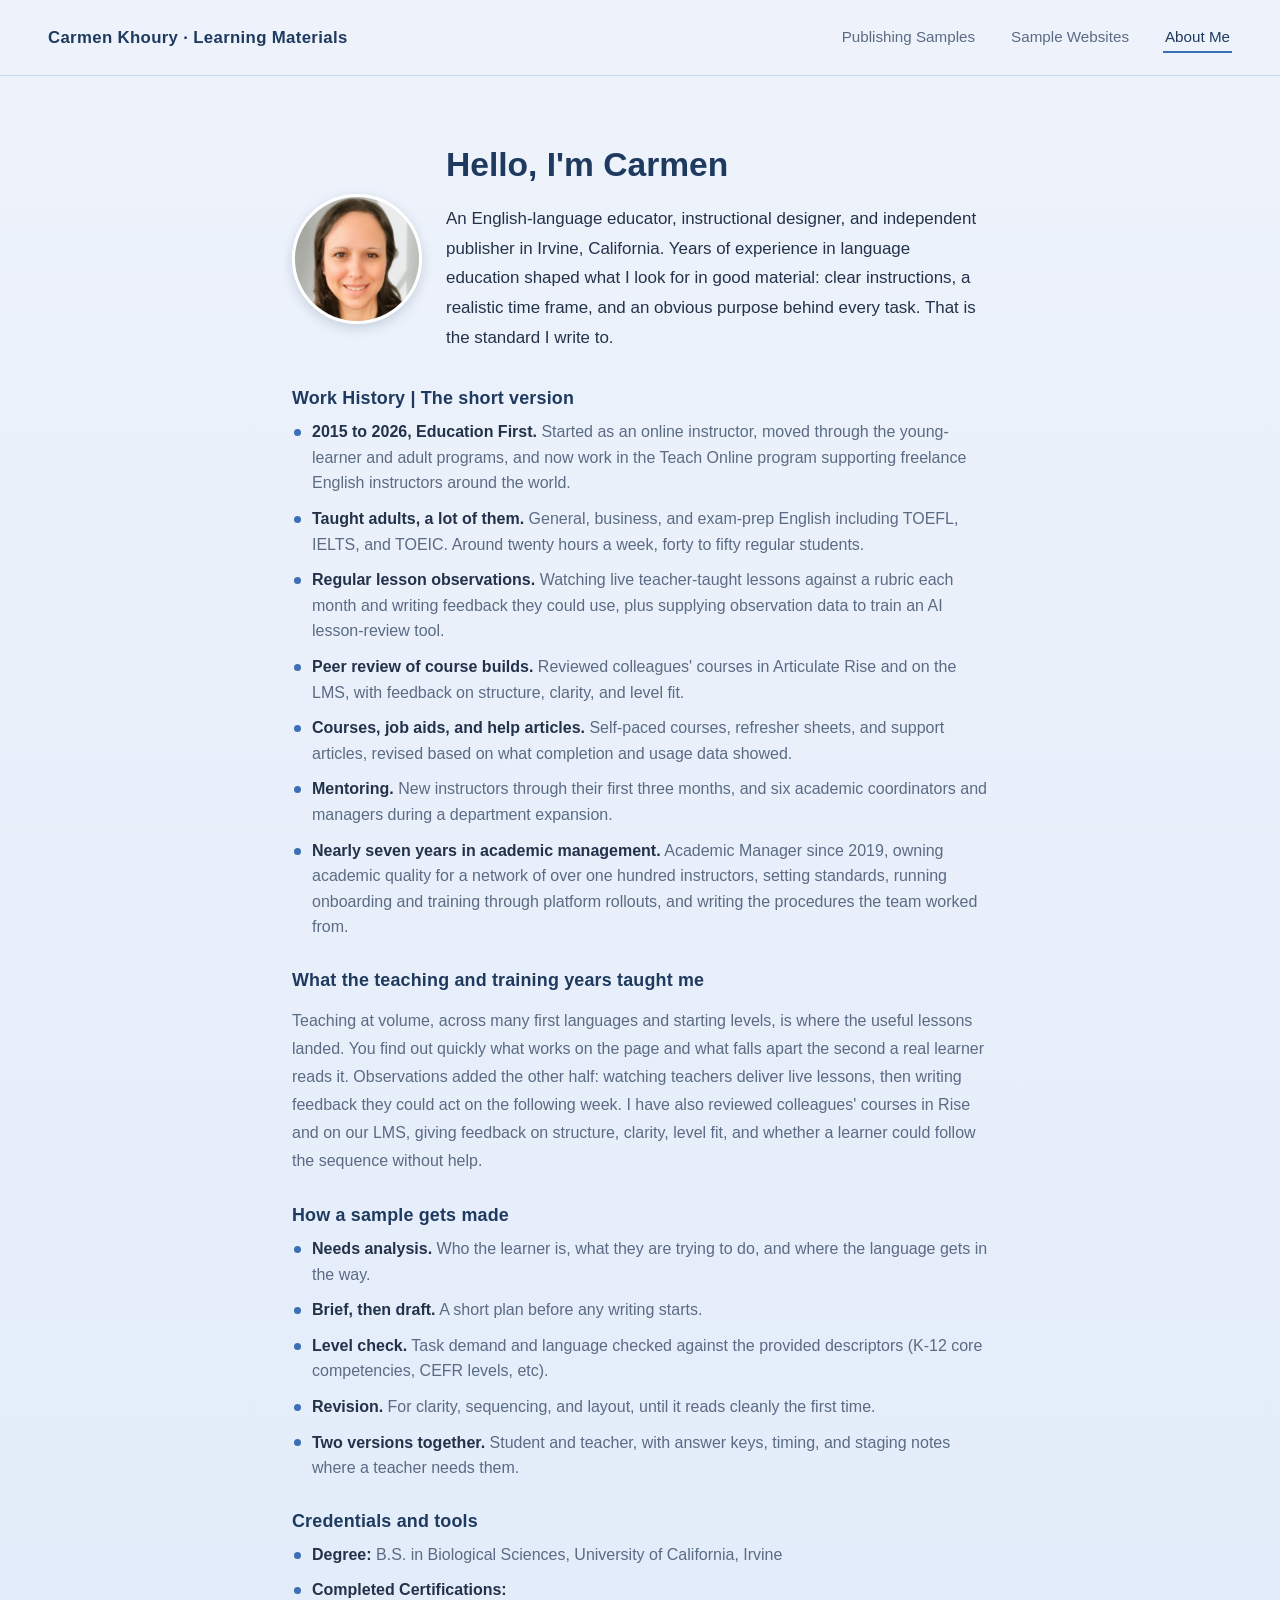
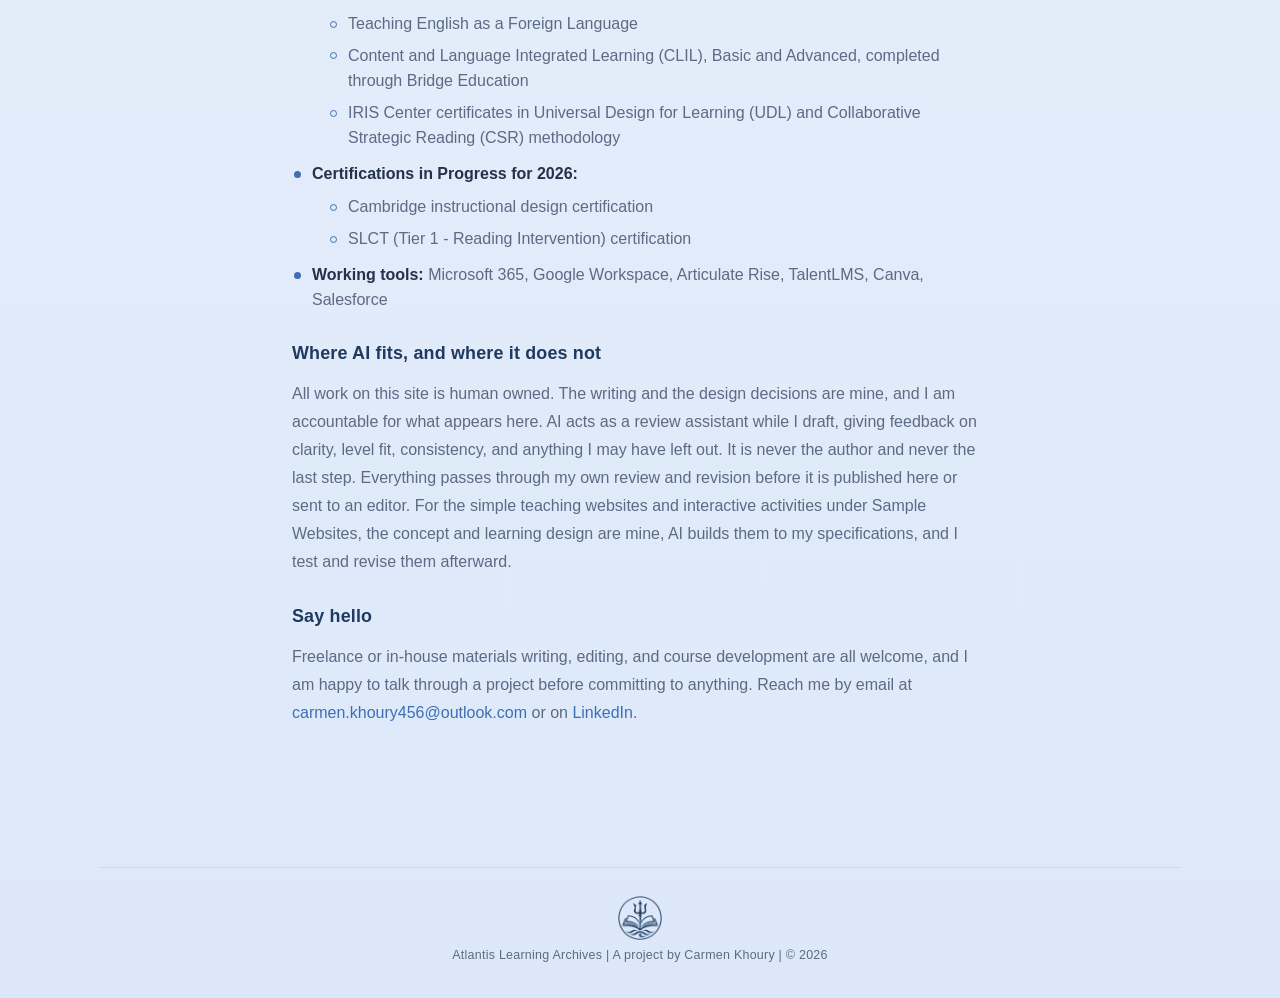
==== commit 56fa9a09: "Split SLCT into its own bullet" ====
--- a/about.html
+++ b/about.html
@@ -97,7 +97,8 @@
     </li>
     <li><strong>Certifications in Progress for 2026:</strong>
       <ul class="sub-list">
-        <li>Cambridge instructional design and SLCT certification</li>
+        <li>Cambridge instructional design certification</li>
+        <li>SLCT (Tier 1 - Reading Intervention) certification</li>
       </ul>
     </li>
     <li><strong>Working tools:</strong> Microsoft 365, Google Workspace, Articulate Rise, TalentLMS, Canva, Salesforce</li>
